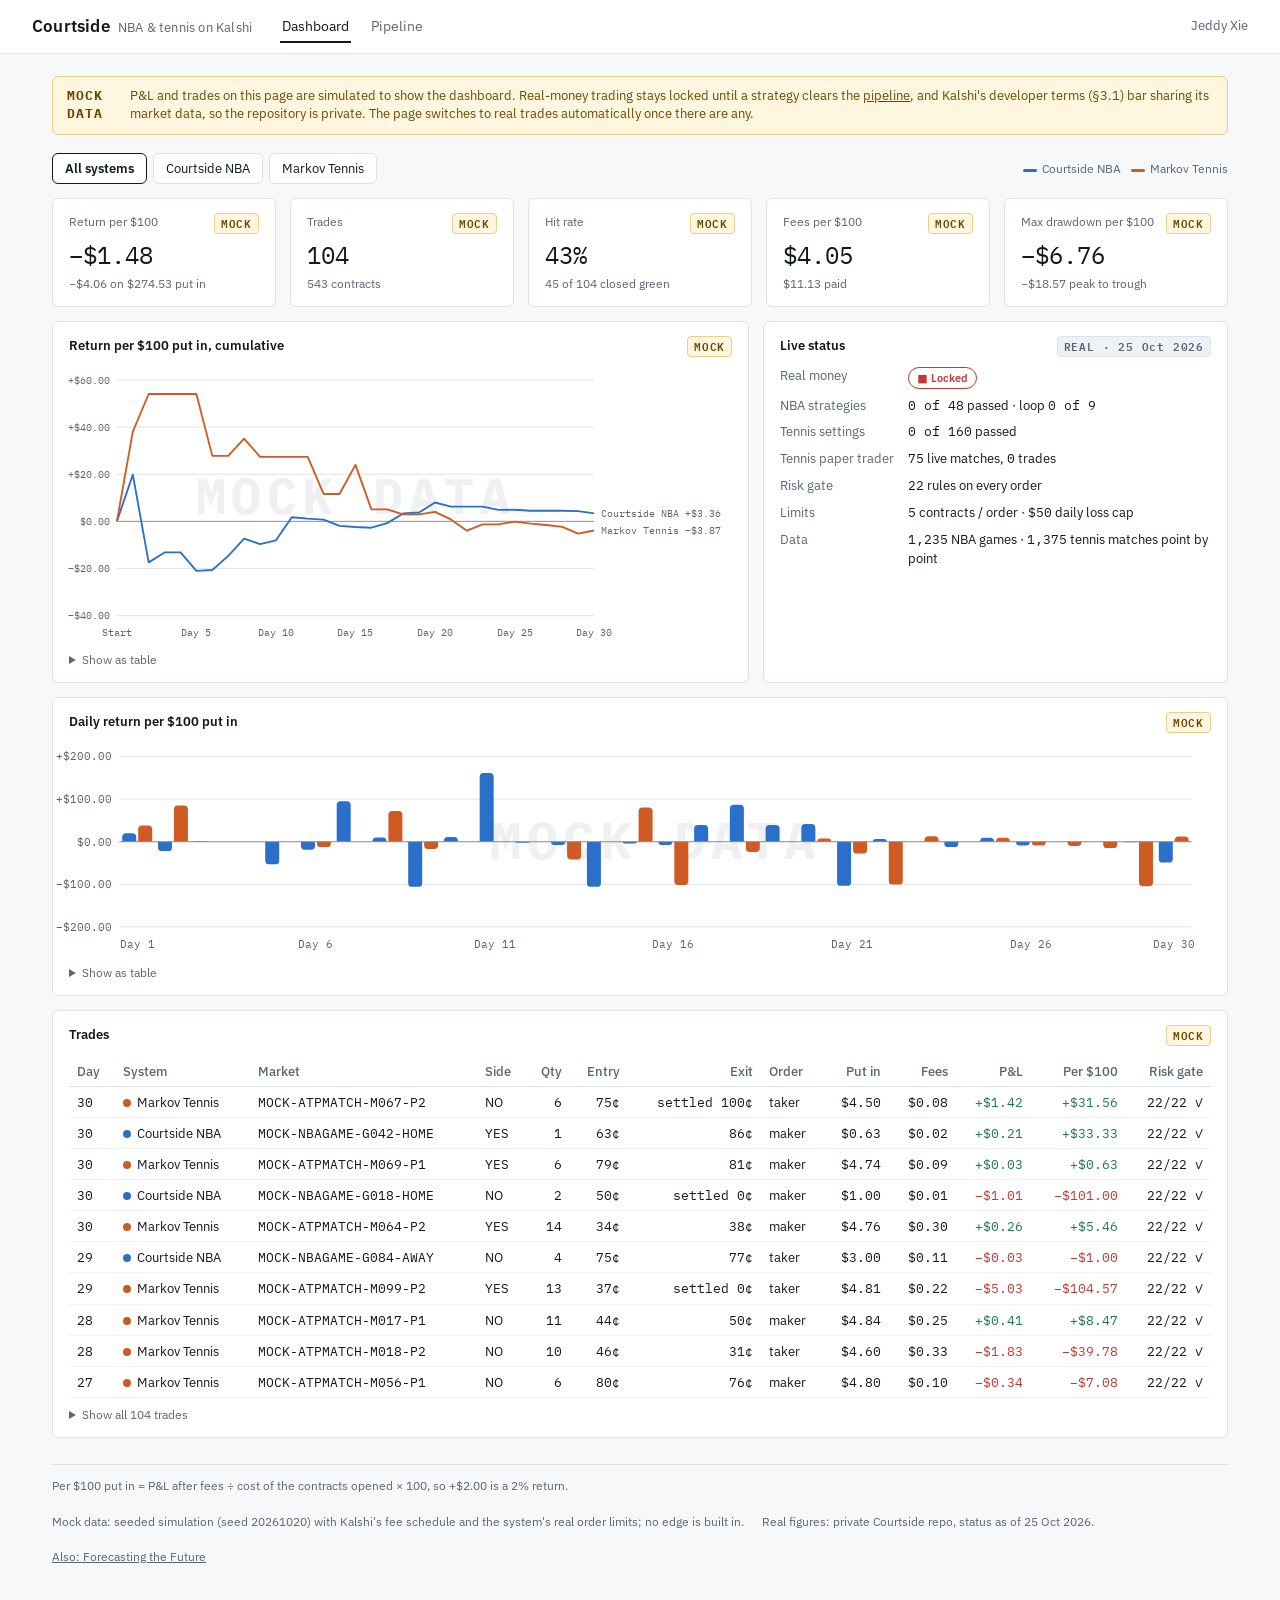
==== index.html @ 802043e9 "Courtside dashboard: mock P&L per $100 put in, real pipeline page, live.json exporter Dashboard show" ====
<!DOCTYPE html>
<html lang="en">
<head>
<meta charset="utf-8">
<meta name="viewport" content="width=device-width, initial-scale=1">
<title>Courtside · Dashboard</title>
<link rel="preconnect" href="https://fonts.googleapis.com">
<link href="https://fonts.googleapis.com/css2?family=IBM+Plex+Mono:wght@400;600&family=IBM+Plex+Sans:wght@400;500;600&display=swap" rel="stylesheet">
<link rel="stylesheet" href="assets/style.css">
</head>
<body>
<header class="top">
  <div class="brand">Courtside<small>NBA &amp; tennis on Kalshi</small></div>
  <nav><a class="on" href="index.html">Dashboard</a><a href="pipeline.html">Pipeline</a></nav>
  <div class="who">Jeddy Xie</div>
</header>
<main>
  <div class="mock-banner" id="banner"><b>MOCK DATA</b><span>P&amp;L and trades on this page are simulated to show the dashboard.
    Real-money trading stays locked until a strategy clears the <a href="pipeline.html">pipeline</a>, and Kalshi's developer terms (§3.1) bar sharing its market data, so the repository is private.
    The page switches to real trades automatically once there are any.</span></div>

  <div class="filters" id="filters">
    <button data-f="all" class="on">All systems</button><button data-f="nba">Courtside NBA</button><button data-f="tennis">Markov Tennis</button>
    <span class="key"><span class="sw" style="background:var(--nba)"></span>Courtside NBA<span class="sw" style="background:var(--tennis)"></span>Markov Tennis</span>
  </div>

  <div class="grid tiles" id="kpis"></div>

  <div class="grid two">
    <section class="panel"><h2>Return per $100 put in, cumulative <span class="tag mock">MOCK</span></h2><div id="cum"></div></section>
    <section class="panel"><h2>Live status <span class="tag real">REAL · <span id="asof"></span></span></h2>
      <div class="status" id="status"></div></section>
  </div>

  <section class="panel" style="margin-bottom:14px"><h2>Daily return per $100 put in <span class="tag mock">MOCK</span></h2><div id="daily"></div></section>

  <section class="panel"><h2>Trades <span class="tag mock">MOCK</span></h2>
    <table id="trades"><thead><tr><th>Day</th><th>System</th><th>Market</th><th>Side</th><th class="n">Qty</th><th class="n">Entry</th>
      <th class="n">Exit</th><th>Order</th><th class="n">Put in</th><th class="n">Fees</th><th class="n">P&amp;L</th><th class="n">Per $100</th><th class="n">Risk gate</th></tr></thead><tbody></tbody></table>
    <details class="tv" id="more"><summary>Show all trades</summary></details>
  </section>

  <footer><span>Per $100 put in = P&amp;L after fees ÷ cost of the contracts opened × 100, so +$2.00 is a 2% return.</span>
    <span id="src"></span>
    <span>Real figures: private Courtside repo, status as of <span id="asof2"></span>.</span>
    <a href="https://jeddy-xie.github.io/forecasting-the-future/">Also: Forecasting the Future</a></footer>
</main>
<script src="assets/facts.js"></script>
<script src="assets/mock.js"></script>
<script src="assets/charts.js"></script>
<script>
const SYS = { nba: { label: "Courtside NBA", color: "var(--nba)", cssv: "--nba" }, tennis: { label: "Markov Tennis", color: "var(--tennis)", cssv: "--tennis" } };
const cents = (p) => Math.round(p * 100) + "¢";
const sum = (a) => a.reduce((x, y) => x + y, 0);
const per100 = (pnl, putIn) => (putIn > 0 ? (100 * pnl) / putIn : 0);
const p100 = (v) => usd(v);                       // dollars per $100 put in
let DATA;                                         // { trades, days, labels, real }

function render(filter) {
  const keys = filter === "all" ? ["nba", "tennis"] : [filter];
  const T = DATA.trades.filter((t) => keys.includes(t.sys));
  const days = Array.from({ length: DATA.days }, (_, i) => i + 1), dayLab = (d) => (d ? DATA.labels[d - 1] : "Start");
  // KPIs, all money in dollars per $100 put in
  const pnl = sum(T.map((t) => t.pnl)), fees = sum(T.map((t) => t.fees)), putIn = sum(T.map((t) => t.put_in));
  const wins = T.filter((t) => t.pnl > 0).length;
  let run = 0, peak = 0, dd = 0; T.slice().sort((a, b) => a.day - b.day || a.i - b.i).forEach((t) => { run += t.pnl; peak = Math.max(peak, run); dd = Math.min(dd, run - peak); });
  const tiles = [["Return per $100", p100(per100(pnl, putIn)), `${usd(pnl)} on $${putIn.toFixed(2)} put in`],
    ["Trades", T.length, `${sum(T.map((t) => t.qty))} contracts`],
    ["Hit rate", Math.round((100 * wins) / (T.length || 1)) + "%", `${wins} of ${T.length} closed green`],
    ["Fees per $100", "$" + per100(fees, putIn).toFixed(2), `$${fees.toFixed(2)} paid`],
    ["Max drawdown per $100", p100(per100(dd, putIn)), `${usd(dd)} peak to trough`]];
  document.getElementById("kpis").innerHTML = tiles.map(([k, v, s]) =>
    `<div class="panel tile"><div class="k">${k}${TAG}</div><div class="v">${v}</div><div class="s">${s}</div></div>`).join("");
  // cumulative return per $100 put in
  const series = keys.map((k) => { let cp = 0, ci = 0; return { key: k, label: SYS[k].label, color: css(SYS[k].cssv),
    points: [[0, 0], ...days.map((d) => { const td = DATA.trades.filter((t) => t.sys === k && t.day === d);
      cp += sum(td.map((t) => t.pnl)); ci += sum(td.map((t) => t.put_in)); return [d, +per100(cp, ci).toFixed(2)]; })] }; });
  const host = document.getElementById("cum");
  lineChart(host, series, { yFmt: p100, xFmt: dayLab, tipX: (d) => dayLab(d) + " · per $100 put in",
    xTicks: [0, ...days.filter((d) => d % 5 === 0 || d === DATA.days)], watermark: WATER, size: { w: 720, h: 300, r: 150 } });
  tableView(host, ["Day", ...series.map((s) => s.label + " per $100")], days.map((d) => [dayLab(d), ...series.map((s) => p100(s.points[d][1]))]));
  // daily return per $100 put in
  const dhost = document.getElementById("daily");
  const ds = keys.map((k) => ({ label: SYS[k].label, color: css(SYS[k].cssv), values: days.map((d) => {
    const td = DATA.trades.filter((t) => t.sys === k && t.day === d); return +per100(sum(td.map((t) => t.pnl)), sum(td.map((t) => t.put_in))).toFixed(2); }) }));
  barChart(dhost, days, ds, { yFmt: p100, xFmt: dayLab, tipX: (d) => dayLab(d) + " · per $100 put in", every: 5, watermark: WATER, size: { w: 1180, h: 220, r: 20 } });
  tableView(dhost, ["Day", ...ds.map((s) => s.label + " per $100")], days.map((d, i) => [dayLab(d), ...ds.map((s) => p100(s.values[i]))]));
  // trades
  const row = (t) => `<tr><td class="num">${t.date || t.day}</td><td><span class="dot" style="background:${SYS[t.sys].color}"></span>${SYS[t.sys].label}</td>
    <td class="num">${t.market}</td><td>${t.side}</td><td class="n">${t.qty}</td><td class="n">${cents(t.entry)}</td>
    <td class="n">${t.settle ? (t.exit ? "settled 100¢" : "settled 0¢") : cents(t.exit)}</td><td>${t.maker ? "maker" : "taker"}</td>
    <td class="n">$${t.put_in.toFixed(2)}</td><td class="n">$${t.fees.toFixed(2)}</td><td class="n ${t.pnl > 0 ? "pos" : t.pnl < 0 ? "neg" : ""}">${usd(t.pnl)}</td>
    <td class="n ${t.pnl > 0 ? "pos" : t.pnl < 0 ? "neg" : ""}">${p100(per100(t.pnl, t.put_in))}</td><td class="n">${t.gate || FACTS.gateRules + "/" + FACTS.gateRules} ✓</td></tr>`;
  const sorted = T.slice().sort((a, b) => b.day - a.day || b.i - a.i);
  document.querySelector("#trades tbody").innerHTML = sorted.length ? sorted.slice(0, 10).map(row).join("")
    : `<tr><td colspan="13" style="color:var(--muted)">No closed trades for this system yet.</td></tr>`;
  document.getElementById("more").innerHTML = `<summary>Show all ${sorted.length} trades</summary><table>${sorted.slice(10).map(row).join("")}</table>`;
}

let TAG = '<span class="tag mock">MOCK</span>', WATER = "MOCK DATA";
async function boot() {
  let live = null;                                 // data/live.json is written by tools/update_live.py from the real-money ledgers
  try { const r = await fetch("data/live.json", { cache: "no-store" }); if (r.ok) live = await r.json(); } catch (e) {}
  if (live && live.facts) Object.assign(FACTS, live.facts);
  if (live && live.mode === "real" && live.trades && live.trades.length) {
    const dates = [...new Set(live.trades.map((t) => t.date))].sort();
    DATA = { real: true, days: dates.length, labels: dates,
      trades: live.trades.map((t, i) => ({ ...t, i, day: dates.indexOf(t.date) + 1 })) };
    TAG = '<span class="tag real">REAL</span>'; WATER = "";
    document.getElementById("banner").remove();
    document.querySelectorAll("h2 .tag.mock").forEach((e) => { e.className = "tag real"; e.textContent = "REAL"; });
    document.getElementById("src").textContent = `Trades: real-money ledgers, updated ${live.generated_utc.slice(0, 10)}.`;
  } else {
    DATA = { real: false, days: MOCK.days, labels: Array.from({ length: MOCK.days }, (_, i) => "Day " + (i + 1)), trades: MOCK.trades };
    document.getElementById("src").textContent = `Mock data: seeded simulation (seed ${MOCK.seed}) with Kalshi's fee schedule and the system's real order limits; no edge is built in.`;
  }
  const F = FACTS;
  document.getElementById("status").innerHTML = [
    ["Real money", F.realMoney === "Locked" ? `<span class="chip block">■ Locked</span>` : `<span class="chip done">● ${F.realMoney}</span>`],
    ["NBA strategies", `<span class="num">${F.nba.passed} of ${F.nba.registered}</span> passed · loop <span class="num">${F.nba.loopPassed} of ${F.nba.loopTested}</span>`],
    ["Tennis settings", `<span class="num">${F.tennis.passed} of ${F.tennis.settings}</span> passed`],
    ["Tennis paper trader", `<span class="num">${F.tennis.paperMatches}</span> live matches, <span class="num">${F.tennis.paperTrades}</span> trades`],
    ["Risk gate", `<span class="num">${F.gateRules}</span> rules on every order`],
    ["Limits", `<span class="num">${F.limits.contractsPerOrder}</span> contracts / order · <span class="num">$${F.limits.dailyLossCap}</span> daily loss cap`],
    ["Data", `<span class="num">${F.nba.games.toLocaleString()}</span> NBA games · <span class="num">${F.tennis.pbpMatches.toLocaleString()}</span> tennis matches point by point`],
  ].map(([k, v]) => `<div class="k">${k}</div><div>${v}</div>`).join("");
  ["asof", "asof2"].forEach((id) => (document.getElementById(id).textContent = F.asOf));
  render("all");
}
document.getElementById("filters").addEventListener("click", (e) => { const b = e.target.closest("button"); if (!b) return;
  document.querySelectorAll("#filters button").forEach((x) => x.classList.toggle("on", x === b)); render(b.dataset.f); });
matchMedia("(prefers-color-scheme: dark)").addEventListener("change", () => render(document.querySelector("#filters .on").dataset.f));
boot();
</script>
</body>
</html>
---- assets/style.css ----
/* Courtside public page. Tokens from Kalshi/docs/DESIGN.md; series colours validated with the dataviz validator
   (light #2a6fc9/#cf5a24 on #ffffff, dark #3987e5/#d95926 on #141a22: all checks pass). */
:root {
  color-scheme: light;
  --bg: #f7f8fa; --panel: #ffffff; --ink: #121820; --muted: #5a6573; --rule: #dde2e8; --faint: #eef1f5;
  --nba: #2a6fc9; --tennis: #cf5a24; --neutral: #8a8f98;
  --good: #1f7a4d; --bad: #c03a33; --warn: #9a6700;
  --mock-bg: #fff6e0; --mock-ink: #6b4a00; --mock-rule: #e9cf8a;
  --sans: "IBM Plex Sans", system-ui, -apple-system, sans-serif;
  --mono: "IBM Plex Mono", ui-monospace, SFMono-Regular, Menlo, monospace;
}
@media (prefers-color-scheme: dark) {
  :root {
    color-scheme: dark;
    --bg: #0d1117; --panel: #141a22; --ink: #e6ebf1; --muted: #97a3b1; --rule: #26303b; --faint: #1a212b;
    --nba: #3987e5; --tennis: #d95926; --neutral: #8d96a3;
    --good: #4fbf86; --bad: #ef7a72; --warn: #e0b54a;
    --mock-bg: #2a2310; --mock-ink: #f0d58a; --mock-rule: #5c4a1c;
  }
}
* { box-sizing: border-box; }
body { margin: 0; background: var(--bg); color: var(--ink); font: 14px/1.45 var(--sans); }
a { color: inherit; }
.num, td.n, .tile .v { font-family: var(--mono); font-variant-numeric: tabular-nums; }

header.top { display: flex; align-items: center; gap: 28px; padding: 14px 32px; border-bottom: 1px solid var(--rule); background: var(--panel); }
.brand { font-weight: 600; font-size: 17px; letter-spacing: .2px; }
.brand small { font-weight: 400; color: var(--muted); margin-left: 8px; font-size: 13px; }
nav a { text-decoration: none; color: var(--muted); padding: 6px 2px; margin-right: 18px; border-bottom: 2px solid transparent; }
nav a.on { color: var(--ink); border-color: var(--ink); }
header.top .who { margin-left: auto; color: var(--muted); font-size: 13px; }

main { max-width: 1240px; margin: 0 auto; padding: 22px 32px 40px; }
h1 { font-size: 22px; margin: 4px 0 2px; font-weight: 600; }
.sub { color: var(--muted); margin: 0 0 18px; }

.mock-banner { display: flex; gap: 12px; align-items: baseline; background: var(--mock-bg); color: var(--mock-ink);
  border: 1px solid var(--mock-rule); border-radius: 6px; padding: 10px 14px; margin-bottom: 18px; font-size: 13px; }
.mock-banner b { font-family: var(--mono); letter-spacing: 1px; }
.tag { display: inline-block; font: 600 10.5px/1 var(--mono); letter-spacing: .8px; padding: 4px 6px; border-radius: 4px; vertical-align: 2px; }
.tag.mock { background: var(--mock-bg); color: var(--mock-ink); border: 1px solid var(--mock-rule); }
.tag.real { background: var(--faint); color: var(--muted); border: 1px solid var(--rule); }

.filters { display: flex; gap: 6px; margin: 0 0 14px; align-items: center; }
.filters button { font: 13px var(--sans); color: var(--ink); background: var(--panel); border: 1px solid var(--rule); border-radius: 6px; padding: 6px 12px; cursor: pointer; }
.filters button.on { border-color: var(--ink); font-weight: 600; }
.filters .key { margin-left: auto; color: var(--muted); font-size: 12px; }
.sw { display: inline-block; width: 14px; height: 3px; border-radius: 2px; vertical-align: middle; margin: 0 5px 0 10px; }

.grid { display: grid; gap: 14px; }
.tiles { grid-template-columns: repeat(5, 1fr); margin-bottom: 14px; }
.tiles.four { grid-template-columns: repeat(4, 1fr); }
.tiles.three { grid-template-columns: repeat(3, 1fr); }
.panel { background: var(--panel); border: 1px solid var(--rule); border-radius: 6px; padding: 14px 16px; }
.panel h2 { font-size: 13px; font-weight: 600; margin: 0 0 10px; display: flex; gap: 8px; align-items: center; }
.panel h2 .tag { margin-left: auto; }
.tile .k { color: var(--muted); font-size: 12px; display: flex; justify-content: space-between; }
.tile .v { font-size: 24px; margin-top: 4px; }
.tile .s { color: var(--muted); font-size: 12px; margin-top: 2px; }
.two { grid-template-columns: 3fr 2fr; margin-bottom: 14px; }

.chart { position: relative; }
.chart svg { display: block; width: 100%; height: auto; overflow: visible; }
.chart .grid line { stroke: var(--rule); stroke-width: 1; }
.chart .axis text, .chart .lab { fill: var(--muted); font: 11px var(--mono); }
.chart .zero { stroke: var(--neutral); stroke-width: 1; }
.chart .water { fill: var(--muted); opacity: .09; font: 700 54px var(--mono); letter-spacing: 6px; }
.chart .xhair { stroke: var(--muted); stroke-width: 1; stroke-dasharray: 3 3; }
.tip { position: absolute; pointer-events: none; background: var(--panel); border: 1px solid var(--rule); border-radius: 6px;
  padding: 7px 9px; font: 12px var(--mono); box-shadow: 0 2px 10px rgba(0,0,0,.08); white-space: nowrap; display: none; z-index: 2; }
.tip .t { color: var(--muted); margin-bottom: 3px; }
details.tv { margin-top: 8px; font-size: 12px; color: var(--muted); }
details.tv summary { cursor: pointer; }

table { width: 100%; border-collapse: collapse; font-size: 12.5px; }
th { text-align: left; color: var(--muted); font-weight: 500; border-bottom: 1px solid var(--rule); padding: 6px 8px; }
td { padding: 6px 8px; border-bottom: 1px solid var(--faint); }
td.n, th.n { text-align: right; }
.pos { color: var(--good); } .neg { color: var(--bad); }
.dot { display: inline-block; width: 8px; height: 8px; border-radius: 50%; margin-right: 6px; }

.status { display: grid; grid-template-columns: auto 1fr; gap: 8px 14px; font-size: 13px; }
.status .k { color: var(--muted); }
.chip { display: inline-flex; gap: 5px; align-items: center; font: 600 11px var(--sans); padding: 3px 8px; border-radius: 999px; border: 1px solid; }
.chip.done { color: var(--good); border-color: currentColor; }
.chip.prog { color: var(--warn); border-color: currentColor; }
.chip.block { color: var(--bad); border-color: currentColor; }
.chip.none { color: var(--muted); border-color: var(--rule); }

/* pipeline page */
.loop svg { width: 100%; height: auto; display: block; }
.loop .node rect { fill: var(--panel); stroke: var(--rule); stroke-width: 1.5; }
.loop .node.gate rect { stroke: var(--ink); stroke-width: 2; }
.loop .node text.t { fill: var(--ink); font: 600 13px var(--sans); }
.loop .node text.d { fill: var(--muted); font: 11px var(--sans); }
.loop .node text.c { font: 600 11px var(--mono); }
.loop .edge { stroke: var(--neutral); stroke-width: 1.5; fill: none; }
.loop .edge.fail { stroke: var(--bad); stroke-dasharray: 5 4; }
.loop .edge.pass { stroke: var(--good); }
.loop .elab { font: 600 11px var(--sans); }
.loop .zone { fill: var(--faint); }
.loop .zlab { fill: var(--muted); font: 600 11px var(--mono); letter-spacing: 1px; }
.steps td { vertical-align: middle; }
.steps td.step { white-space: nowrap; font-weight: 500; }
.steps td.note { color: var(--muted); font-size: 12px; }
footer { color: var(--muted); font-size: 12px; border-top: 1px solid var(--rule); margin-top: 26px; padding-top: 12px; display: flex; gap: 18px; flex-wrap: wrap; }
@media (max-width: 900px) { .tiles, .tiles.four, .tiles.three, .two { grid-template-columns: 1fr 1fr; } main { padding: 16px; } }
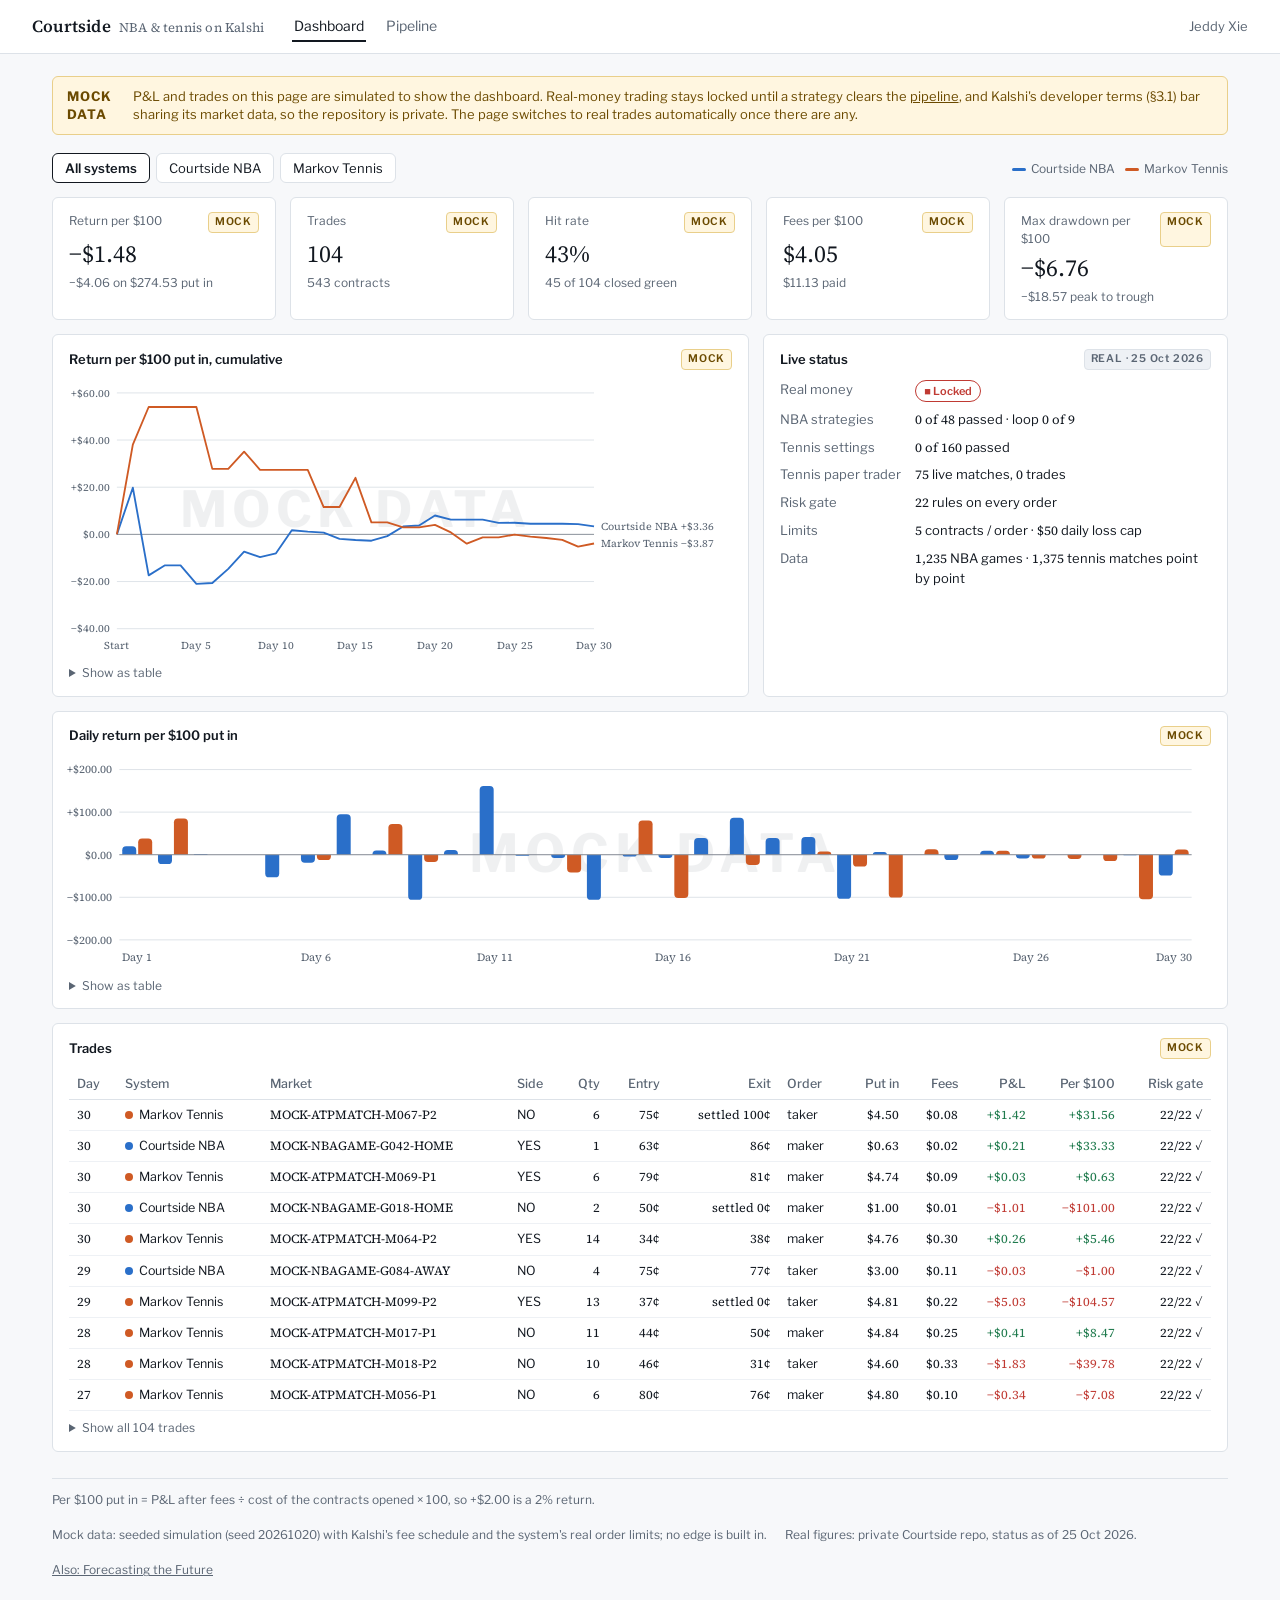
==== commit 9e042182: "Fonts: Source Serif 4 for text and figures, Libre Franklin for labels Replaces IBM Plex Sans/Mono. S" ====
--- a/index.html
+++ b/index.html
@@ -5,7 +5,7 @@
 <meta name="viewport" content="width=device-width, initial-scale=1">
 <title>Courtside · Dashboard</title>
 <link rel="preconnect" href="https://fonts.googleapis.com">
-<link href="https://fonts.googleapis.com/css2?family=IBM+Plex+Mono:wght@400;600&family=IBM+Plex+Sans:wght@400;500;600&display=swap" rel="stylesheet">
+<link href="https://fonts.googleapis.com/css2?family=Libre+Franklin:wght@400;500;600;700&family=Source+Serif+4:opsz,wght@8..60,400..700&display=swap" rel="stylesheet">
 <link rel="stylesheet" href="assets/style.css">
 </head>
 <body>
--- a/assets/style.css
+++ b/assets/style.css
@@ -6,8 +6,8 @@
   --nba: #2a6fc9; --tennis: #cf5a24; --neutral: #8a8f98;
   --good: #1f7a4d; --bad: #c03a33; --warn: #9a6700;
   --mock-bg: #fff6e0; --mock-ink: #6b4a00; --mock-rule: #e9cf8a;
-  --sans: "IBM Plex Sans", system-ui, -apple-system, sans-serif;
-  --mono: "IBM Plex Mono", ui-monospace, SFMono-Regular, Menlo, monospace;
+  --sans: "Libre Franklin", "Franklin Gothic Book", "Helvetica Neue", Arial, sans-serif;            /* labels, navigation */
+  --serif: "Source Serif 4", Georgia, "Times New Roman", serif;  /* headings and every number: default digits are tabular and lining */
 }
 @media (prefers-color-scheme: dark) {
   :root {
@@ -21,23 +21,23 @@
 * { box-sizing: border-box; }
 body { margin: 0; background: var(--bg); color: var(--ink); font: 14px/1.45 var(--sans); }
 a { color: inherit; }
-.num, td.n, .tile .v { font-family: var(--mono); font-variant-numeric: tabular-nums; }
+.num, td.n, .tile .v { font-family: var(--serif); font-variant-numeric: tabular-nums lining-nums; }
 
 header.top { display: flex; align-items: center; gap: 28px; padding: 14px 32px; border-bottom: 1px solid var(--rule); background: var(--panel); }
-.brand { font-weight: 600; font-size: 17px; letter-spacing: .2px; }
+.brand { font-family: var(--serif); font-weight: 600; font-size: 17px; letter-spacing: .2px; }
 .brand small { font-weight: 400; color: var(--muted); margin-left: 8px; font-size: 13px; }
 nav a { text-decoration: none; color: var(--muted); padding: 6px 2px; margin-right: 18px; border-bottom: 2px solid transparent; }
 nav a.on { color: var(--ink); border-color: var(--ink); }
 header.top .who { margin-left: auto; color: var(--muted); font-size: 13px; }
 
 main { max-width: 1240px; margin: 0 auto; padding: 22px 32px 40px; }
-h1 { font-size: 22px; margin: 4px 0 2px; font-weight: 600; }
+h1 { font-family: var(--serif); font-size: 24px; margin: 4px 0 2px; font-weight: 600; }
 .sub { color: var(--muted); margin: 0 0 18px; }
 
 .mock-banner { display: flex; gap: 12px; align-items: baseline; background: var(--mock-bg); color: var(--mock-ink);
   border: 1px solid var(--mock-rule); border-radius: 6px; padding: 10px 14px; margin-bottom: 18px; font-size: 13px; }
-.mock-banner b { font-family: var(--mono); letter-spacing: 1px; }
-.tag { display: inline-block; font: 600 10.5px/1 var(--mono); letter-spacing: .8px; padding: 4px 6px; border-radius: 4px; vertical-align: 2px; }
+.mock-banner b { font-family: var(--sans); font-weight: 700; letter-spacing: 1px; }
+.tag { display: inline-block; font: 600 10.5px/1 var(--sans); letter-spacing: .8px; padding: 4px 6px; border-radius: 4px; vertical-align: 2px; }
 .tag.mock { background: var(--mock-bg); color: var(--mock-ink); border: 1px solid var(--mock-rule); }
 .tag.real { background: var(--faint); color: var(--muted); border: 1px solid var(--rule); }
 
@@ -62,12 +62,12 @@
 .chart { position: relative; }
 .chart svg { display: block; width: 100%; height: auto; overflow: visible; }
 .chart .grid line { stroke: var(--rule); stroke-width: 1; }
-.chart .axis text, .chart .lab { fill: var(--muted); font: 11px var(--mono); }
+.chart .axis text, .chart .lab { fill: var(--muted); font: 11.5px var(--serif); }
 .chart .zero { stroke: var(--neutral); stroke-width: 1; }
-.chart .water { fill: var(--muted); opacity: .09; font: 700 54px var(--mono); letter-spacing: 6px; }
+.chart .water { fill: var(--muted); opacity: .09; font: 700 54px var(--sans); letter-spacing: 6px; }
 .chart .xhair { stroke: var(--muted); stroke-width: 1; stroke-dasharray: 3 3; }
 .tip { position: absolute; pointer-events: none; background: var(--panel); border: 1px solid var(--rule); border-radius: 6px;
-  padding: 7px 9px; font: 12px var(--mono); box-shadow: 0 2px 10px rgba(0,0,0,.08); white-space: nowrap; display: none; z-index: 2; }
+  padding: 7px 9px; font: 12.5px var(--serif); box-shadow: 0 2px 10px rgba(0,0,0,.08); white-space: nowrap; display: none; z-index: 2; }
 .tip .t { color: var(--muted); margin-bottom: 3px; }
 details.tv { margin-top: 8px; font-size: 12px; color: var(--muted); }
 details.tv summary { cursor: pointer; }
@@ -93,13 +93,13 @@
 .loop .node.gate rect { stroke: var(--ink); stroke-width: 2; }
 .loop .node text.t { fill: var(--ink); font: 600 13px var(--sans); }
 .loop .node text.d { fill: var(--muted); font: 11px var(--sans); }
-.loop .node text.c { font: 600 11px var(--mono); }
+.loop .node text.c { font: 600 12px var(--serif); }
 .loop .edge { stroke: var(--neutral); stroke-width: 1.5; fill: none; }
 .loop .edge.fail { stroke: var(--bad); stroke-dasharray: 5 4; }
 .loop .edge.pass { stroke: var(--good); }
 .loop .elab { font: 600 11px var(--sans); }
 .loop .zone { fill: var(--faint); }
-.loop .zlab { fill: var(--muted); font: 600 11px var(--mono); letter-spacing: 1px; }
+.loop .zlab { fill: var(--muted); font: 600 11px var(--sans); letter-spacing: 1px; }
 .steps td { vertical-align: middle; }
 .steps td.step { white-space: nowrap; font-weight: 500; }
 .steps td.note { color: var(--muted); font-size: 12px; }
